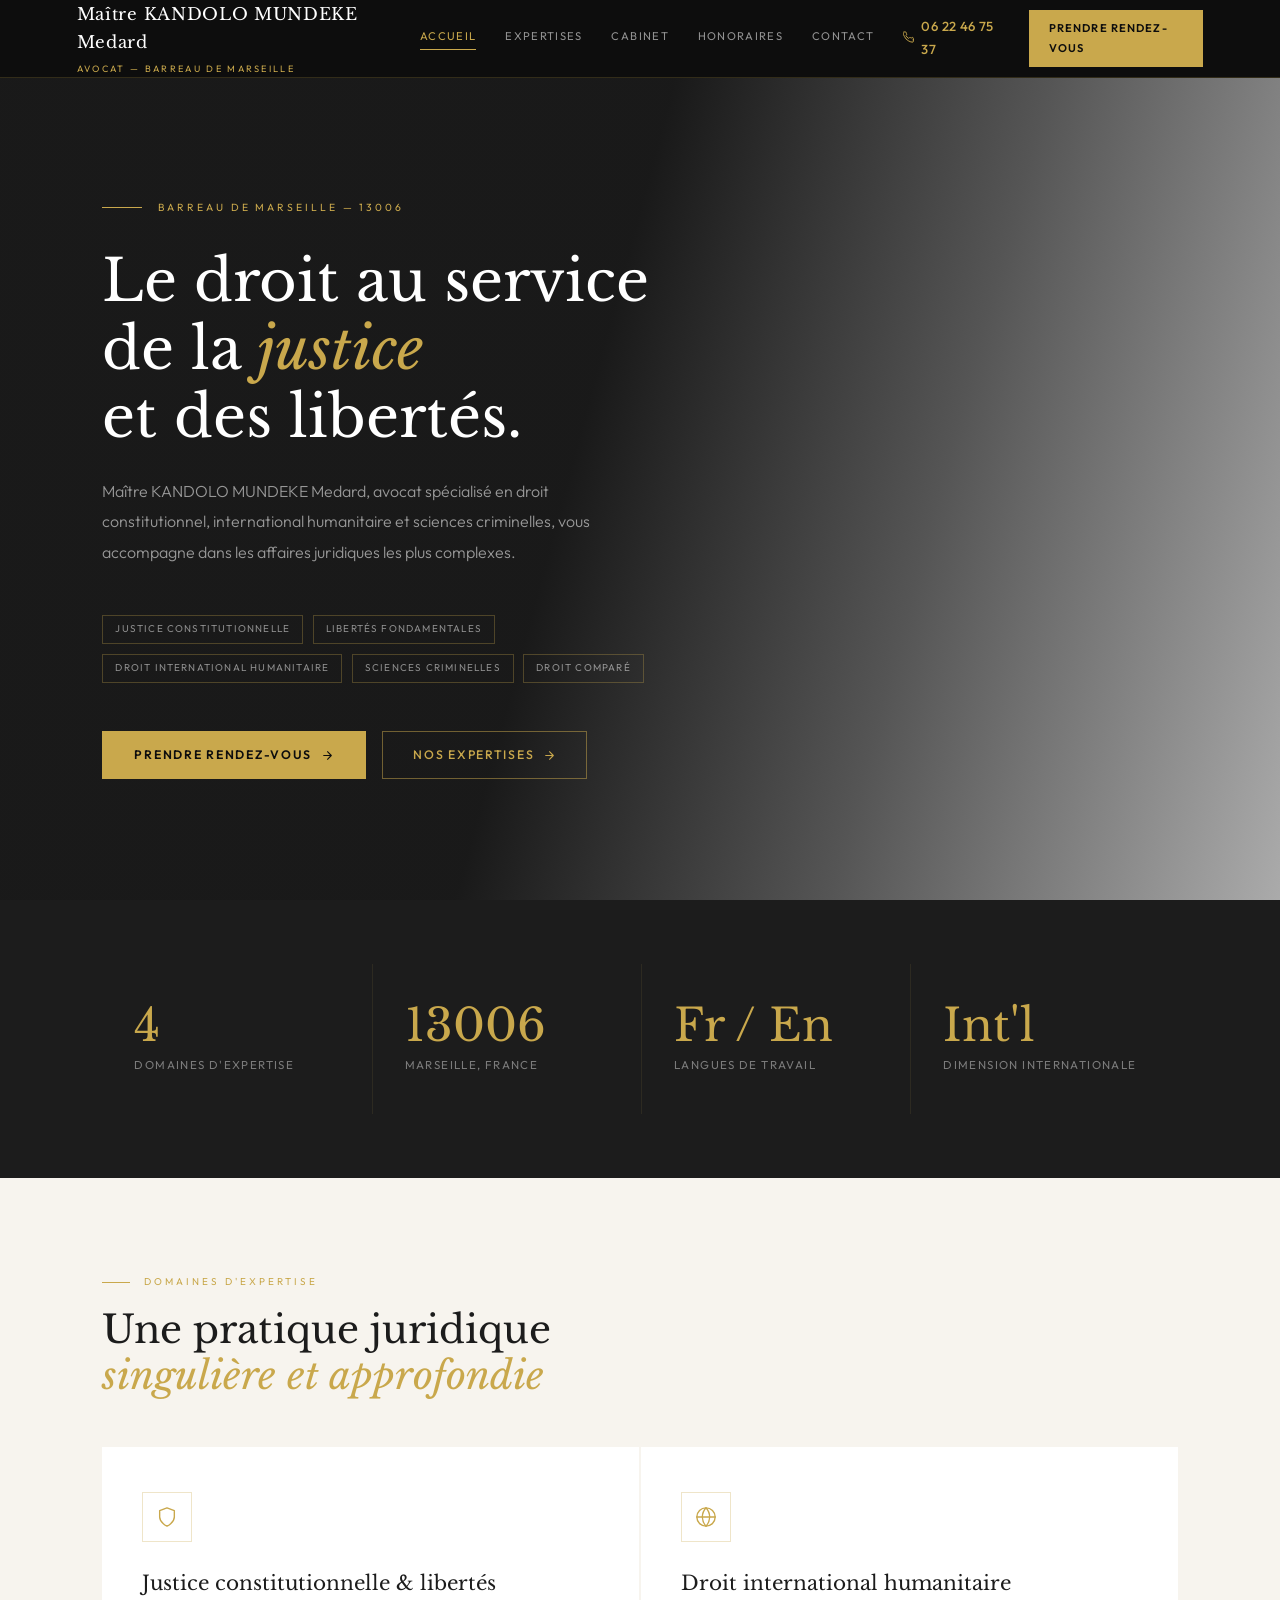
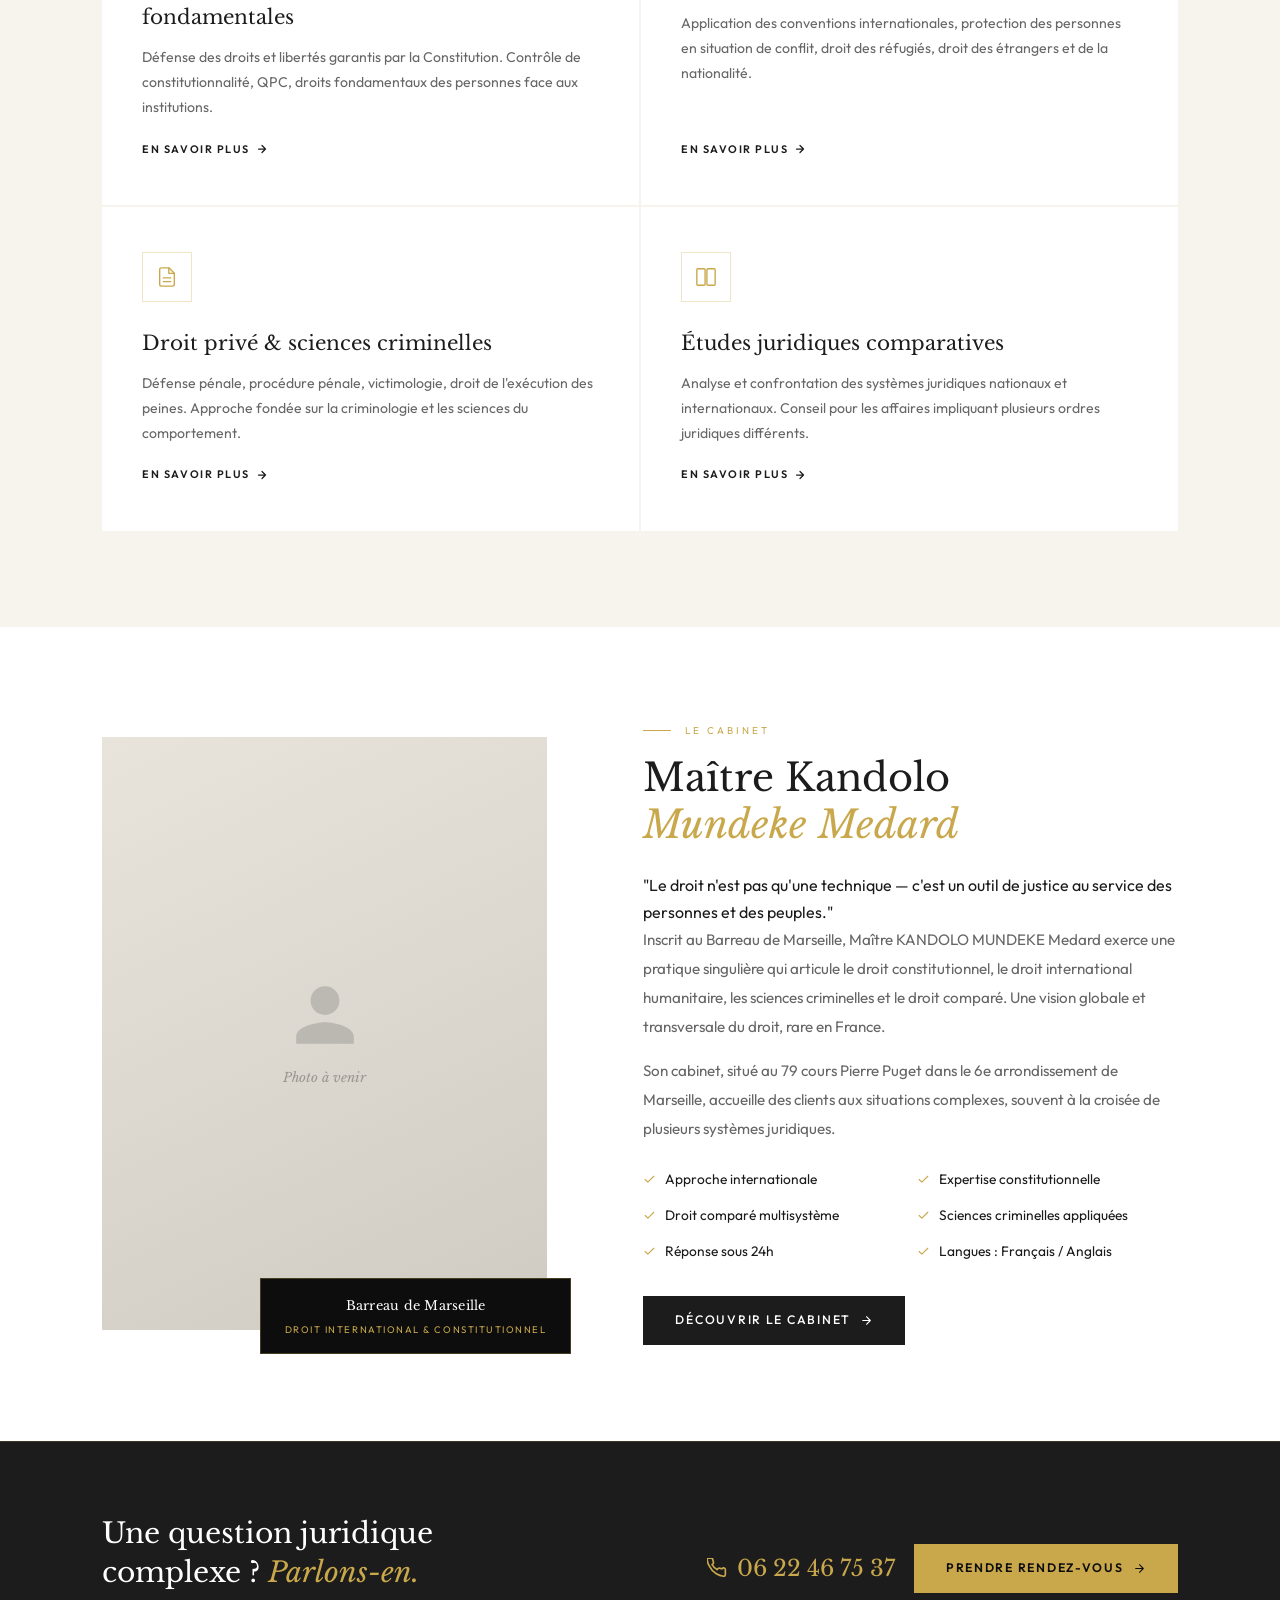
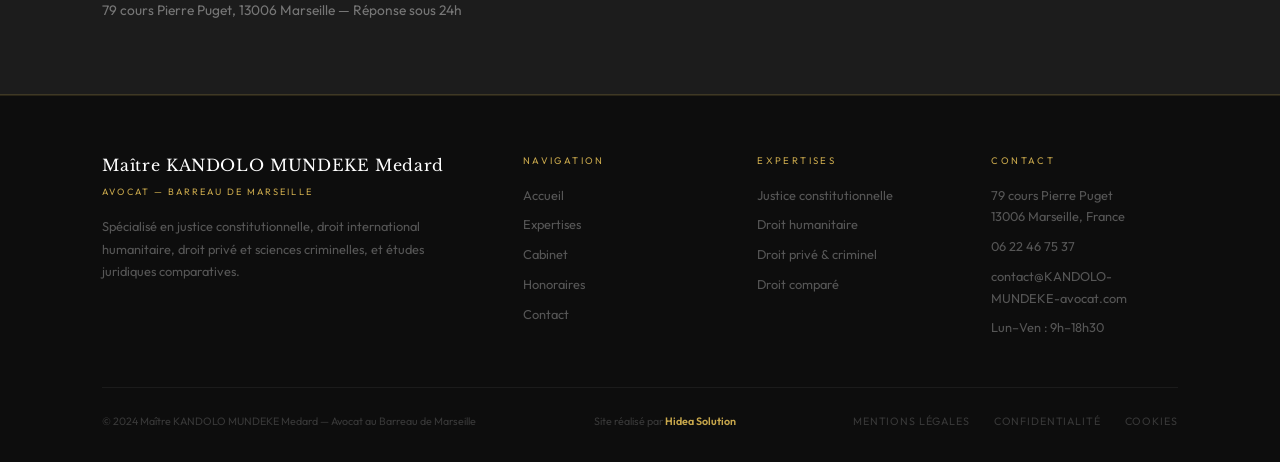
==== index.html @ 0f45e89f "Add files via upload" ====
<!DOCTYPE html>
<html lang="fr">
<head>
<meta charset="UTF-8"><meta name="viewport" content="width=device-width, initial-scale=1.0">
<title>Maître KANDOLO MUNDEKE Medard – Avocat Marseille | Droit Constitutionnel & International</title>
<meta name="description" content="Maître KANDOLO MUNDEKE Medard, avocat au Barreau de Marseille. Justice constitutionnelle, libertés fondamentales, droit international humanitaire, droit privé et sciences criminelles.">
<link rel="stylesheet" href="style.css">
<style>
/* Hero — photo colonnes de justice */
.hero-bg {
  background-image: url('https://images.unsplash.com/photo-1589829545856-d10d557cf95f?w=1600&q=85&auto=format&fit=crop');
  background-position: center 30%;
}

/* Expertises */
.exp-section { background: var(--creme); }
.exp-grid { display: grid; grid-template-columns: repeat(2,1fr); gap: 2px; margin-top: 3rem; }
.ec {
  background: var(--blanc); padding: 2.8rem 2.5rem;
  text-decoration: none; color: inherit; display: flex; flex-direction: column;
  border-bottom: 2px solid transparent; transition: all .28s;
}
.ec:hover { background: var(--anthracite); border-bottom-color: var(--or); transform: translateY(-2px); }
.ec:hover .ic-box { border-color: rgba(201,168,76,.5); }
.ec:hover .ic-box svg { stroke: var(--or-light); }
.ec:hover .ec-t { color: var(--blanc); }
.ec:hover .ec-d { color: rgba(255,255,255,.5); }
.ec:hover .ec-l { color: var(--or); }
.ec-t { font-family: var(--fd); font-size: 1.25rem; color: var(--anthracite); margin-bottom: .7rem; transition: color .25s; font-weight: 400; }
.ec-d { font-size: .88rem; color: var(--doux); line-height: 1.78; flex: 1; margin-bottom: 1.2rem; transition: color .25s; }
.ec-l { font-size: .68rem; letter-spacing: .14em; text-transform: uppercase; color: var(--anthracite); font-weight: 600; display: flex; align-items: center; gap: 6px; transition: color .25s; }
.ec-l svg { width: 12px; height: 12px; stroke: currentColor; fill: none; stroke-linecap: round; stroke-linejoin: round; stroke-width: 2.5; }

/* Cabinet aperçu */
.ap-section { background: var(--blanc); }
.ap-grid { display: grid; grid-template-columns: 1fr 1.2fr; gap: 6rem; align-items: center; }
.ap-frame { position: relative; }
.ap-img { width: 100%; aspect-ratio: 3/4; background: linear-gradient(155deg,#e8e4dc,#d0cbc2); display: flex; align-items: center; justify-content: center; flex-direction: column; gap: 1rem; }
.ap-img svg { opacity: .2; }
.ap-img-note { font-style: italic; color: rgba(0,0,0,.3); font-size: .82rem; font-family: var(--fd); text-align: center; padding: 0 2rem; }
.ap-filet { position: absolute; top: 2rem; left: 2rem; right: -2rem; bottom: -2rem; border: 1px solid rgba(201,168,76,.35); z-index: -1; }
.ap-badge { position: absolute; bottom: -1.5rem; right: -1.5rem; background: var(--noir); border: 1px solid rgba(201,168,76,.3); padding: 1rem 1.5rem; text-align: center; }
.ab-t { font-family: var(--fd); font-size: .8rem; color: var(--blanc); display: block; letter-spacing: .02em; }
.ab-s { font-size: .6rem; color: var(--or); text-transform: uppercase; letter-spacing: .16em; margin-top: 4px; display: block; }
.ap-right blockquote { font-family: var(--fd); font-style: italic; font-size: 1.3rem; color: var(--anthracite); border-left: 2px solid var(--or); padding-left: 1.5rem; margin: 2rem 0; line-height: 1.65; font-weight: 400; }
.ap-p { color: var(--doux); line-height: 1.9; margin-bottom: 1rem; font-size: .95rem; }
.ap-vals { display: grid; grid-template-columns: 1fr 1fr; gap: .8rem; margin-top: 1.5rem; }
.av { display: flex; align-items: flex-start; gap: 9px; }
.av svg { width: 13px; height: 13px; stroke: var(--or); stroke-width: 2; fill: none; stroke-linecap: round; stroke-linejoin: round; flex-shrink: 0; margin-top: 5px; }
.av span { font-size: .86rem; color: var(--texte); }

/* Chiffres */
.chiffres { background: var(--anthracite); padding: 4rem 8%; display: grid; grid-template-columns: repeat(4,1fr); gap: 2px; }
.chiffre { padding: 2.5rem 2rem; border-left: 1px solid rgba(201,168,76,.1); }
.chiffre:first-child { border-left: none; }
.ch-nb { font-family: var(--fd); font-size: 2.8rem; color: var(--or); line-height: 1; font-weight: 400; }
.ch-lbl { font-size: .72rem; color: rgba(255,255,255,.42); text-transform: uppercase; letter-spacing: .12em; margin-top: 6px; }

@media(max-width:1040px){
  .exp-grid{grid-template-columns:1fr;}
  .ap-grid{grid-template-columns:1fr;gap:3rem;}
  .ap-filet{display:none;}
  .ap-badge{position:static;display:inline-block;margin-top:1rem;}
  .chiffres{grid-template-columns:1fr 1fr;}
  .ap-vals{grid-template-columns:1fr;}
}
@media(max-width:640px){ .chiffres{grid-template-columns:1fr;} }
</style>
</head>
<body>
<header>
  <a href="index.html" class="logo">
    <span class="logo-t">Maître KANDOLO MUNDEKE Medard</span>
    <span class="logo-s">Avocat — Barreau de Marseille</span>
  </a>
  <button class="burger" id="burger-btn" aria-label="Ouvrir le menu" aria-expanded="false"><span></span><span></span><span></span></button>
  <nav id="nav">
    <a href="index.html" class='active'>Accueil</a>
    <a href="expertises.html" >Expertises</a>
    <a href="cabinet.html" >Cabinet</a>
    <a href="honoraires.html" >Honoraires</a>
    <a href="contact.html" >Contact</a>
    <a href="tel:+33622467537" class="nav-tel"><svg viewBox="0 0 24 24" fill="none" stroke-width="2" stroke-linecap="round" stroke-linejoin="round"><path d="M22 16.92v3a2 2 0 01-2.18 2 19.79 19.79 0 01-8.63-3.07A19.5 19.5 0 013.07 10a19.79 19.79 0 01-3.07-8.67A2 2 0 012 .18h3a2 2 0 012 1.72 12.84 12.84 0 00.7 2.81 2 2 0 01-.45 2.11L6.09 7.91a16 16 0 006 6l1.27-1.27a2 2 0 012.11-.45 12.84 12.84 0 002.81.7A2 2 0 0122 14v2.92z"/></svg>06 22 46 75 37</a>
    <a href="contact.html" class="nav-cta">Prendre rendez-vous</a>
  </nav>
</header>

<section class="hero" style="padding:0">
  <div class="hero-bg"></div>
  <div class="hero-overlay"></div>
  <div class="hero-inner">
    <div class="hero-ligne"><div class="hero-ligne-bar"></div><span class="hero-ligne-txt">Barreau de Marseille — 13006</span></div>
    <h1>Le droit au service<br>de la <em>justice</em><br>et des libertés.</h1>
    <p class="hero-sub">
      Maître KANDOLO MUNDEKE Medard, avocat spécialisé en droit constitutionnel, international humanitaire et sciences criminelles, vous accompagne dans les affaires juridiques les plus complexes.
    </p>
    <div class="hero-specs">
      <span class="spec-tag">Justice constitutionnelle</span>
      <span class="spec-tag">Libertés fondamentales</span>
      <span class="spec-tag">Droit international humanitaire</span>
      <span class="spec-tag">Sciences criminelles</span>
      <span class="spec-tag">Droit comparé</span>
    </div>
    <div class="hero-btns">
      <a href="contact.html" class="btn-or">Prendre rendez-vous <svg viewBox="0 0 24 24" fill="none" stroke-width="2" stroke-linecap="round" stroke-linejoin="round"><path d="M5 12h14M12 5l7 7-7 7"/></svg></a>
      <a href="expertises.html" class="btn-ghost-or">Nos expertises <svg viewBox="0 0 24 24" fill="none" stroke-width="2" stroke-linecap="round" stroke-linejoin="round"><path d="M5 12h14M12 5l7 7-7 7"/></svg></a>
    </div>
  </div>
</section>

<!-- Chiffres clés -->
<div class="chiffres">
  <div class="chiffre reveal"><div class="ch-nb">4</div><div class="ch-lbl">Domaines d'expertise</div></div>
  <div class="chiffre reveal"><div class="ch-nb">13006</div><div class="ch-lbl">Marseille, France</div></div>
  <div class="chiffre reveal"><div class="ch-nb">Fr / En</div><div class="ch-lbl">Langues de travail</div></div>
  <div class="chiffre reveal"><div class="ch-nb">Int'l</div><div class="ch-lbl">Dimension internationale</div></div>
</div>

<!-- Expertises -->
<section class="exp-section">
  <p class="s-lbl">Domaines d'expertise</p>
  <h2 class="s-t">Une pratique juridique<br><em>singulière et approfondie</em></h2>
  <div class="exp-grid">
    <a href="expertises.html#constitutionnel" class="ec reveal">
      <div class="ic-box"><svg viewBox="0 0 24 24"><path d="M12 22s8-4 8-10V5l-8-3-8 3v7c0 6 8 10 8 10z"/></svg></div>
      <h3 class="ec-t">Justice constitutionnelle &amp; libertés fondamentales</h3>
      <p class="ec-d">Défense des droits et libertés garantis par la Constitution. Contrôle de constitutionnalité, QPC, droits fondamentaux des personnes face aux institutions.</p>
      <span class="ec-l">En savoir plus <svg viewBox="0 0 24 24"><path d="M5 12h14M12 5l7 7-7 7" stroke-width="2.5"/></svg></span>
    </a>
    <a href="expertises.html#humanitaire" class="ec reveal">
      <div class="ic-box"><svg viewBox="0 0 24 24"><circle cx="12" cy="12" r="10"/><line x1="2" y1="12" x2="22" y2="12"/><path d="M12 2a15.3 15.3 0 014 10 15.3 15.3 0 01-4 10 15.3 15.3 0 01-4-10 15.3 15.3 0 014-10z"/></svg></div>
      <h3 class="ec-t">Droit international humanitaire</h3>
      <p class="ec-d">Application des conventions internationales, protection des personnes en situation de conflit, droit des réfugiés, droit des étrangers et de la nationalité.</p>
      <span class="ec-l">En savoir plus <svg viewBox="0 0 24 24"><path d="M5 12h14M12 5l7 7-7 7" stroke-width="2.5"/></svg></span>
    </a>
    <a href="expertises.html#prive" class="ec reveal">
      <div class="ic-box"><svg viewBox="0 0 24 24"><path d="M14 2H6a2 2 0 00-2 2v16a2 2 0 002 2h12a2 2 0 002-2V8z"/><polyline points="14 2 14 8 20 8"/><line x1="16" y1="13" x2="8" y2="13"/><line x1="16" y1="17" x2="8" y2="17"/></svg></div>
      <h3 class="ec-t">Droit privé &amp; sciences criminelles</h3>
      <p class="ec-d">Défense pénale, procédure pénale, victimologie, droit de l'exécution des peines. Approche fondée sur la criminologie et les sciences du comportement.</p>
      <span class="ec-l">En savoir plus <svg viewBox="0 0 24 24"><path d="M5 12h14M12 5l7 7-7 7" stroke-width="2.5"/></svg></span>
    </a>
    <a href="expertises.html#compare" class="ec reveal">
      <div class="ic-box"><svg viewBox="0 0 24 24"><rect x="2" y="3" width="9" height="18" rx="1"/><rect x="13" y="3" width="9" height="18" rx="1"/></svg></div>
      <h3 class="ec-t">Études juridiques comparatives</h3>
      <p class="ec-d">Analyse et confrontation des systèmes juridiques nationaux et internationaux. Conseil pour les affaires impliquant plusieurs ordres juridiques différents.</p>
      <span class="ec-l">En savoir plus <svg viewBox="0 0 24 24"><path d="M5 12h14M12 5l7 7-7 7" stroke-width="2.5"/></svg></span>
    </a>
  </div>
</section>

<!-- Aperçu cabinet -->
<section class="ap-section">
  <div class="ap-grid">
    <div class="ap-frame">
      <div class="ap-img">
        <svg width="72" height="72" viewBox="0 0 24 24" fill="var(--gris-md)"><path d="M12 12c2.7 0 4.8-2.1 4.8-4.8S14.7 2.4 12 2.4 7.2 4.5 7.2 7.2 9.3 12 12 12zm0 2.4c-3.2 0-9.6 1.6-9.6 4.8v2.4h19.2v-2.4c0-3.2-6.4-4.8-9.6-4.8z"/></svg>
        <p class="ap-img-note">Photo à venir</p>
      </div>
      <div class="ap-filet"></div>
      <div class="ap-badge"><span class="ab-t">Barreau de Marseille</span><span class="ab-s">Droit international & constitutionnel</span></div>
    </div>
    <div class="reveal">
      <p class="s-lbl">Le Cabinet</p>
      <h2 class="s-t">Maître Kandolo<br><em>Mundeke Medard</em></h2>
      <blockquote>"Le droit n'est pas qu'une technique — c'est un outil de justice au service des personnes et des peuples."</blockquote>
      <p class="ap-p">Inscrit au Barreau de Marseille, Maître KANDOLO MUNDEKE Medard exerce une pratique singulière qui articule le droit constitutionnel, le droit international humanitaire, les sciences criminelles et le droit comparé. Une vision globale et transversale du droit, rare en France.</p>
      <p class="ap-p">Son cabinet, situé au 79 cours Pierre Puget dans le 6e arrondissement de Marseille, accueille des clients aux situations complexes, souvent à la croisée de plusieurs systèmes juridiques.</p>
      <div class="ap-vals">
        <div class="av"><svg viewBox="0 0 24 24"><polyline points="20 6 9 17 4 12"/></svg><span>Approche internationale</span></div>
        <div class="av"><svg viewBox="0 0 24 24"><polyline points="20 6 9 17 4 12"/></svg><span>Expertise constitutionnelle</span></div>
        <div class="av"><svg viewBox="0 0 24 24"><polyline points="20 6 9 17 4 12"/></svg><span>Droit comparé multisystème</span></div>
        <div class="av"><svg viewBox="0 0 24 24"><polyline points="20 6 9 17 4 12"/></svg><span>Sciences criminelles appliquées</span></div>
        <div class="av"><svg viewBox="0 0 24 24"><polyline points="20 6 9 17 4 12"/></svg><span>Réponse sous 24h</span></div>
        <div class="av"><svg viewBox="0 0 24 24"><polyline points="20 6 9 17 4 12"/></svg><span>Langues : Français / Anglais</span></div>
      </div>
      <a href="cabinet.html" class="btn-noir" style="margin-top:2rem">Découvrir le cabinet <svg viewBox="0 0 24 24" fill="none" stroke-width="2" stroke-linecap="round" stroke-linejoin="round"><path d="M5 12h14M12 5l7 7-7 7"/></svg></a>
    </div>
  </div>
</section>

<div class="cta-band">
  <div>
    <p class="cta-band-t">Une question juridique<br>complexe ? <em>Parlons-en.</em></p>
    <p class="cta-band-sub">79 cours Pierre Puget, 13006 Marseille — Réponse sous 24h</p>
  </div>
  <div class="cta-band-a">
    <a href="tel:+33622467537" class="tel-big"><svg viewBox="0 0 24 24" fill="none" stroke-width="2" stroke-linecap="round" stroke-linejoin="round"><path d="M22 16.92v3a2 2 0 01-2.18 2 19.79 19.79 0 01-8.63-3.07A19.5 19.5 0 013.07 10a19.79 19.79 0 01-3.07-8.67A2 2 0 012 .18h3a2 2 0 012 1.72 12.84 12.84 0 00.7 2.81 2 2 0 01-.45 2.11L6.09 7.91a16 16 0 006 6l1.27-1.27a2 2 0 012.11-.45 12.84 12.84 0 002.81.7A2 2 0 0122 14v2.92z"/></svg>06 22 46 75 37</a>
    <a href="contact.html" class="btn-or">Prendre rendez-vous <svg viewBox="0 0 24 24" fill="none" stroke-width="2" stroke-linecap="round" stroke-linejoin="round"><path d="M5 12h14M12 5l7 7-7 7"/></svg></a>
  </div>
</div>
<footer>
  <div class="footer-top">
    <div class="footer-brand">
      <span class="logo-t">Maître KANDOLO MUNDEKE Medard</span>
      <span class="logo-s">Avocat — Barreau de Marseille</span>
      <p>Spécialisé en justice constitutionnelle, droit international humanitaire, droit privé et sciences criminelles, et études juridiques comparatives.</p>
    </div>
    <div class="footer-col"><h4>Navigation</h4>
      <a href="index.html">Accueil</a>
      <a href="expertises.html">Expertises</a>
      <a href="cabinet.html">Cabinet</a>
      <a href="honoraires.html">Honoraires</a>
      <a href="contact.html">Contact</a>
    </div>
    <div class="footer-col"><h4>Expertises</h4>
      <a href="expertises.html#constitutionnel">Justice constitutionnelle</a>
      <a href="expertises.html#humanitaire">Droit humanitaire</a>
      <a href="expertises.html#prive">Droit privé & criminel</a>
      <a href="expertises.html#compare">Droit comparé</a>
    </div>
    <div class="footer-col"><h4>Contact</h4>
      <p>79 cours Pierre Puget<br>13006 Marseille, France</p>
      <a href="tel:+33622467537">06 22 46 75 37</a>
      <a href="mailto:contact@KANDOLO-MUNDEKE-avocat.com">contact@KANDOLO-MUNDEKE-avocat.com</a>
      <p style="margin-top:.5rem">Lun–Ven : 9h–18h30</p>
    </div>
  </div>
  <div class="footer-bottom">
    <div class="footer-copy">© 2024 Maître KANDOLO MUNDEKE Medard — Avocat au Barreau de Marseille</div>
    <div class="footer-powered">Site réalisé par <a href="https://www.hidea-solution.fr" target="_blank" rel="noopener">Hidea Solution</a></div>
    <div class="footer-legal"><a href="#">Mentions légales</a><a href="#">Confidentialité</a><a href="#">Cookies</a></div>
  </div>
</footer><script src="main.js"></script>
</body></html>
---- style.css ----
@import url('https://fonts.googleapis.com/css2?family=Libre+Baskerville:ital,wght@0,400;0,700;1,400&family=Outfit:wght@300;400;500;600&display=swap');

:root {
  --noir:        #0D0D0D;
  --anthracite:  #1C1C1C;
  --gris-dk:     #2A2A2A;
  --gris-md:     #3D3D3D;
  --gris-clair:  #8A8A8A;
  --or:          #C9A84C;
  --or-light:    #E2C47A;
  --or-pale:     rgba(201,168,76,.1);
  --blanc:       #FFFFFF;
  --creme:       #F7F4EE;
  --texte:       #1A1A1A;
  --doux:        #666666;
  --bordure:     #E8E4DC;
  --fd: 'Libre Baskerville', Georgia, serif;
  --fb: 'Outfit', system-ui, sans-serif;
}

*, *::before, *::after { box-sizing: border-box; margin: 0; padding: 0; }
html { scroll-behavior: smooth; }
body { font-family: var(--fb); color: var(--texte); background: var(--blanc); font-size: 16px; line-height: 1.7; overflow-x: hidden; }
img { display: block; max-width: 100%; }

/* HEADER */
header {
  position: sticky; top: 0; z-index: 200;
  background: var(--noir);
  display: flex; align-items: center; justify-content: space-between;
  padding: 0 6%; height: 78px;
  border-bottom: 1px solid rgba(201,168,76,.2);
}
.logo { text-decoration: none; display: flex; flex-direction: column; gap: 3px; }
.logo-t { font-family: var(--fd); font-size: 1.05rem; color: var(--blanc); letter-spacing: .04em; }
.logo-s { font-size: .58rem; color: var(--or); letter-spacing: .25em; text-transform: uppercase; font-weight: 400; }

nav { display: flex; align-items: center; gap: 1.8rem; }
nav a { font-size: .7rem; letter-spacing: .12em; text-transform: uppercase; color: rgba(255,255,255,.55); text-decoration: none; padding-bottom: 2px; border-bottom: 1px solid transparent; transition: color .2s, border-color .2s; font-weight: 400; }
nav a:hover, nav a.active { color: var(--or); border-bottom-color: var(--or); }
.nav-tel { display: flex !important; align-items: center; gap: 7px; color: var(--or) !important; font-weight: 500 !important; font-size: .82rem !important; letter-spacing: .03em !important; text-transform: none !important; border: none !important; }
.nav-tel svg { width: 13px; height: 13px; stroke: var(--or); fill: none; stroke-width: 2; stroke-linecap: round; stroke-linejoin: round; }
.nav-cta { background: var(--or) !important; color: var(--noir) !important; padding: 9px 20px; font-weight: 600 !important; border-bottom: none !important; transition: background .2s !important; letter-spacing: .1em !important; }
.nav-cta:hover { background: var(--or-light) !important; color: var(--noir) !important; }

/* HERO */
.hero { position: relative; min-height: calc(100vh - 78px); display: flex; align-items: center; overflow: hidden; }
.hero-bg { position: absolute; inset: 0; z-index: 0; background-size: cover; background-position: center 40%; }
.hero-overlay { position: absolute; inset: 0; z-index: 1; background: linear-gradient(105deg, rgba(13,13,13,.95) 45%, rgba(13,13,13,.7) 70%, rgba(13,13,13,.35) 100%); }
.hero-inner { position: relative; z-index: 2; padding: 6rem 8%; max-width: 780px; }

.hero-ligne { display: flex; align-items: center; gap: 1rem; margin-bottom: 2rem; }
.hero-ligne-bar { width: 40px; height: 1px; background: var(--or); }
.hero-ligne-txt { font-size: .65rem; letter-spacing: .28em; text-transform: uppercase; color: var(--or); font-weight: 400; }

.hero h1 { font-family: var(--fd); font-size: clamp(2.4rem,4.5vw,4.2rem); color: var(--blanc); line-height: 1.18; margin-bottom: 1.5rem; font-weight: 400; }
.hero h1 em { font-style: italic; color: var(--or); }
.hero-sub { font-size: 1rem; color: rgba(255,255,255,.55); max-width: 520px; margin-bottom: 3rem; font-weight: 300; line-height: 1.9; }

.hero-specs { display: flex; flex-wrap: wrap; gap: .6rem; margin-bottom: 3rem; }
.spec-tag { border: 1px solid rgba(201,168,76,.3); color: rgba(255,255,255,.5); font-size: .62rem; letter-spacing: .12em; text-transform: uppercase; padding: 5px 12px; font-weight: 400; }

.hero-btns { display: flex; gap: 1rem; flex-wrap: wrap; }

/* BUTTONS */
.btn-or { background: var(--or); color: var(--noir); padding: 14px 32px; font-family: var(--fb); font-size: .77rem; font-weight: 600; letter-spacing: .14em; text-transform: uppercase; border: none; cursor: pointer; text-decoration: none; display: inline-flex; align-items: center; gap: 9px; transition: background .2s, transform .2s; }
.btn-or:hover { background: var(--or-light); transform: translateY(-1px); }
.btn-or svg { width: 13px; height: 13px; stroke: currentColor; fill: none; stroke-linecap: round; stroke-linejoin: round; stroke-width: 2; }

.btn-ghost-or { background: transparent; color: var(--or); padding: 13px 30px; font-family: var(--fb); font-size: .77rem; font-weight: 500; letter-spacing: .14em; text-transform: uppercase; border: 1px solid rgba(201,168,76,.5); text-decoration: none; display: inline-flex; align-items: center; gap: 9px; transition: all .2s; }
.btn-ghost-or:hover { background: var(--or); color: var(--noir); }
.btn-ghost-or svg { width: 13px; height: 13px; stroke: currentColor; fill: none; stroke-linecap: round; stroke-linejoin: round; stroke-width: 2; }

.btn-noir { background: var(--anthracite); color: var(--blanc); padding: 14px 32px; font-family: var(--fb); font-size: .77rem; font-weight: 500; letter-spacing: .14em; text-transform: uppercase; text-decoration: none; display: inline-flex; align-items: center; gap: 9px; transition: background .2s, transform .2s; border: none; cursor: pointer; }
.btn-noir:hover { background: var(--gris-dk); transform: translateY(-1px); }
.btn-noir svg { width: 13px; height: 13px; stroke: currentColor; fill: none; stroke-linecap: round; stroke-linejoin: round; stroke-width: 2; }

/* SECTIONS */
section { padding: 6rem 8%; }
.s-lbl { font-size: .62rem; letter-spacing: .3em; text-transform: uppercase; color: var(--or); margin-bottom: 1rem; display: flex; align-items: center; gap: 14px; font-weight: 400; }
.s-lbl::before { content: ''; display: block; width: 28px; height: 1px; background: var(--or); }
.s-t { font-family: var(--fd); font-size: clamp(1.8rem,3vw,2.8rem); line-height: 1.2; color: var(--anthracite); margin-bottom: 1.5rem; font-weight: 400; }
.s-t em { font-style: italic; color: var(--or); }
.s-t-blanc { color: var(--blanc); }

.ic-box { width: 50px; height: 50px; border: 1px solid rgba(201,168,76,.3); display: flex; align-items: center; justify-content: center; margin-bottom: 1.5rem; transition: all .25s; }
.ic-box svg { width: 22px; height: 22px; stroke: var(--or); stroke-width: 1.5; fill: none; stroke-linecap: round; stroke-linejoin: round; }

/* CTA BAND */
.cta-band { background: var(--anthracite); padding: 4.5rem 8%; display: flex; align-items: center; justify-content: space-between; gap: 2rem; flex-wrap: wrap; border-top: 1px solid rgba(201,168,76,.2); border-bottom: 1px solid rgba(201,168,76,.2); }
.cta-band-t { font-family: var(--fd); font-size: clamp(1.5rem,2.2vw,2rem); color: var(--blanc); line-height: 1.4; font-weight: 400; }
.cta-band-t em { font-style: italic; color: var(--or); }
.cta-band-sub { font-size: .86rem; color: rgba(255,255,255,.4); margin-top: .4rem; }
.cta-band-a { display: flex; gap: 1.2rem; align-items: center; flex-wrap: wrap; }
.tel-big { font-family: var(--fd); font-size: 1.4rem; color: var(--or); text-decoration: none; font-weight: 400; display: flex; align-items: center; gap: 10px; }
.tel-big svg { width: 20px; height: 20px; stroke: var(--or); fill: none; stroke-linecap: round; stroke-linejoin: round; stroke-width: 2; }
.tel-big:hover { color: var(--or-light); }

/* PAGE HERO */
.page-hero { background: var(--anthracite); padding: 5rem 8%; position: relative; overflow: hidden; }
.page-hero::before { content: ''; position: absolute; top: 0; left: 0; right: 0; height: 2px; background: linear-gradient(90deg, var(--or), transparent); }
.page-hero::after { content: ''; position: absolute; bottom: 0; left: 0; right: 0; height: 1px; background: rgba(201,168,76,.15); }
.page-hero .s-lbl { color: rgba(201,168,76,.7); }
.page-hero .s-t { color: var(--blanc); }
.page-hero p { color: rgba(255,255,255,.5); max-width: 600px; margin-top: 1rem; line-height: 1.85; font-weight: 300; }

.breadcrumb { display: flex; align-items: center; gap: 8px; font-size: .68rem; color: rgba(255,255,255,.35); margin-bottom: 2rem; text-transform: uppercase; letter-spacing: .1em; }
.breadcrumb a { color: rgba(255,255,255,.35); text-decoration: none; transition: color .2s; }
.breadcrumb a:hover { color: var(--or); }
.breadcrumb svg { width: 10px; height: 10px; stroke: rgba(255,255,255,.3); fill: none; stroke-linecap: round; stroke-linejoin: round; stroke-width: 2; }

.reveal { opacity: 0; transform: translateY(20px); transition: opacity .5s ease, transform .5s ease; }
.reveal.visible { opacity: 1; transform: translateY(0); }

/* FOOTER */
footer { background: var(--noir); padding: 3.5rem 8% 2rem; border-top: 1px solid rgba(201,168,76,.15); }
.footer-top { display: grid; grid-template-columns: 2fr 1fr 1fr 1fr; gap: 3rem; padding-bottom: 2.5rem; border-bottom: 1px solid rgba(255,255,255,.06); }
.footer-brand .logo-t { font-family: var(--fd); font-size: 1rem; color: var(--blanc); }
.footer-brand .logo-s { font-size: .58rem; color: var(--or); letter-spacing: .22em; text-transform: uppercase; margin-top: 4px; display: block; }
.footer-brand p { font-size: .8rem; color: rgba(255,255,255,.3); margin-top: 1rem; line-height: 1.75; }
.footer-col h4 { font-size: .6rem; text-transform: uppercase; letter-spacing: .25em; color: var(--or); margin-bottom: 1rem; font-weight: 400; }
.footer-col a, .footer-col p { display: block; font-size: .8rem; color: rgba(255,255,255,.3); text-decoration: none; margin-bottom: .5rem; transition: color .2s; }
.footer-col a:hover { color: var(--or); }
.footer-bottom { display: flex; align-items: center; justify-content: space-between; padding-top: 1.5rem; flex-wrap: wrap; gap: 1rem; }
.footer-copy { font-size: .67rem; color: rgba(255,255,255,.18); }
.footer-powered { font-size: .67rem; color: rgba(255,255,255,.18); }
.footer-powered a { color: var(--or); text-decoration: none; font-weight: 600; transition: color .2s; }
.footer-powered a:hover { color: var(--or-light); }
.footer-legal { display: flex; gap: 1.5rem; flex-wrap: wrap; }
.footer-legal a { font-size: .67rem; color: rgba(255,255,255,.18); text-decoration: none; text-transform: uppercase; letter-spacing: .08em; transition: color .2s; }
.footer-legal a:hover { color: var(--or); }

/* BURGER */
.burger { display: none; flex-direction: column; gap: 5px; cursor: pointer; padding: 8px; background: none; border: none; outline: none; z-index: 201; position: relative; }
.burger span { width: 24px; height: 1px; background: rgba(255,255,255,.7); display: block; transition: all .3s; }

@media (max-width: 1040px) {
  .burger { display: flex; }
  nav { display: none; position: absolute; top: 78px; left: 0; right: 0; background: var(--noir); flex-direction: column; padding: 1.5rem 6%; gap: 1.2rem; border-top: 1px solid rgba(201,168,76,.15); z-index: 9999; box-shadow: 0 8px 32px rgba(0,0,0,.5); }
  nav.open { display: flex; }
  .footer-top { grid-template-columns: 1fr 1fr; gap: 2rem; }
  section { padding: 4rem 5%; }
  .page-hero { padding: 4rem 5%; }
  .cta-band { flex-direction: column; align-items: flex-start; padding: 3rem 5%; }
  header { padding: 0 5%; }
}
@media (max-width: 640px) {
  .footer-top { grid-template-columns: 1fr; }
  .footer-bottom { flex-direction: column; align-items: flex-start; }
}
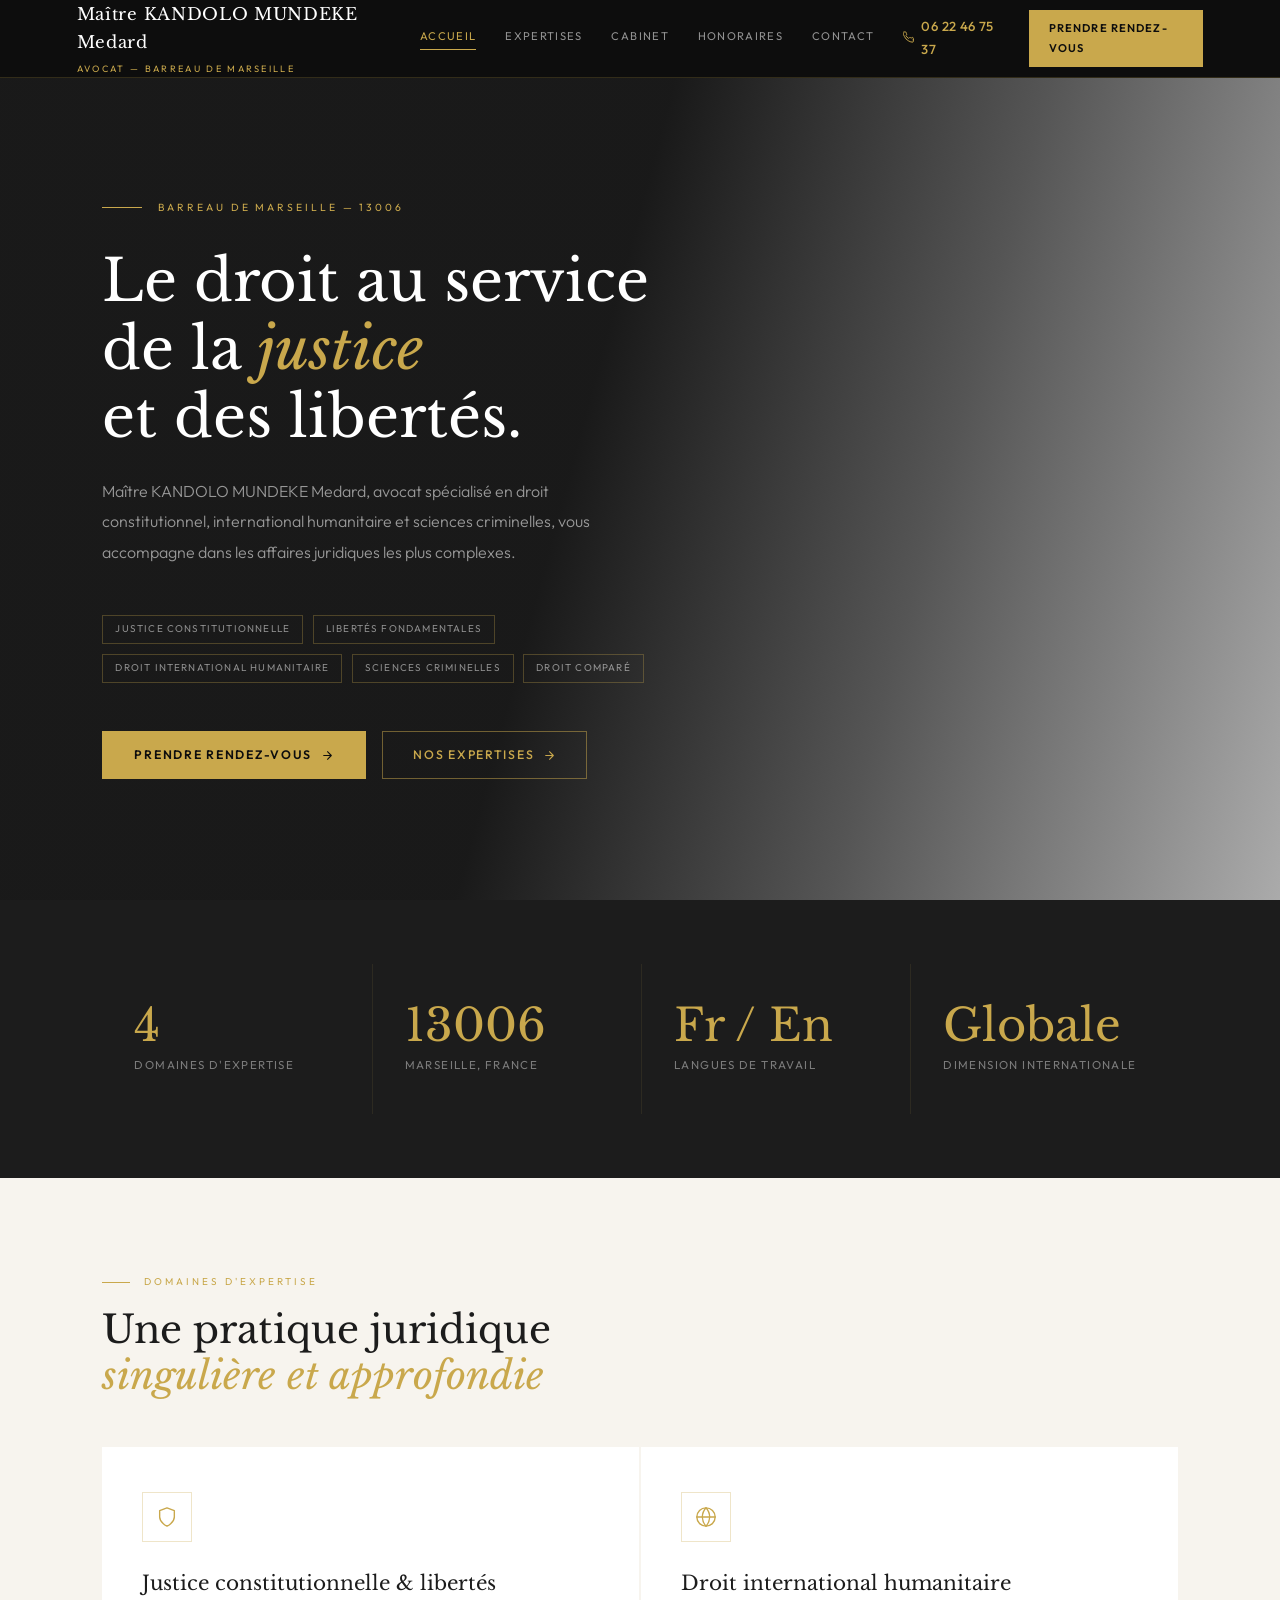
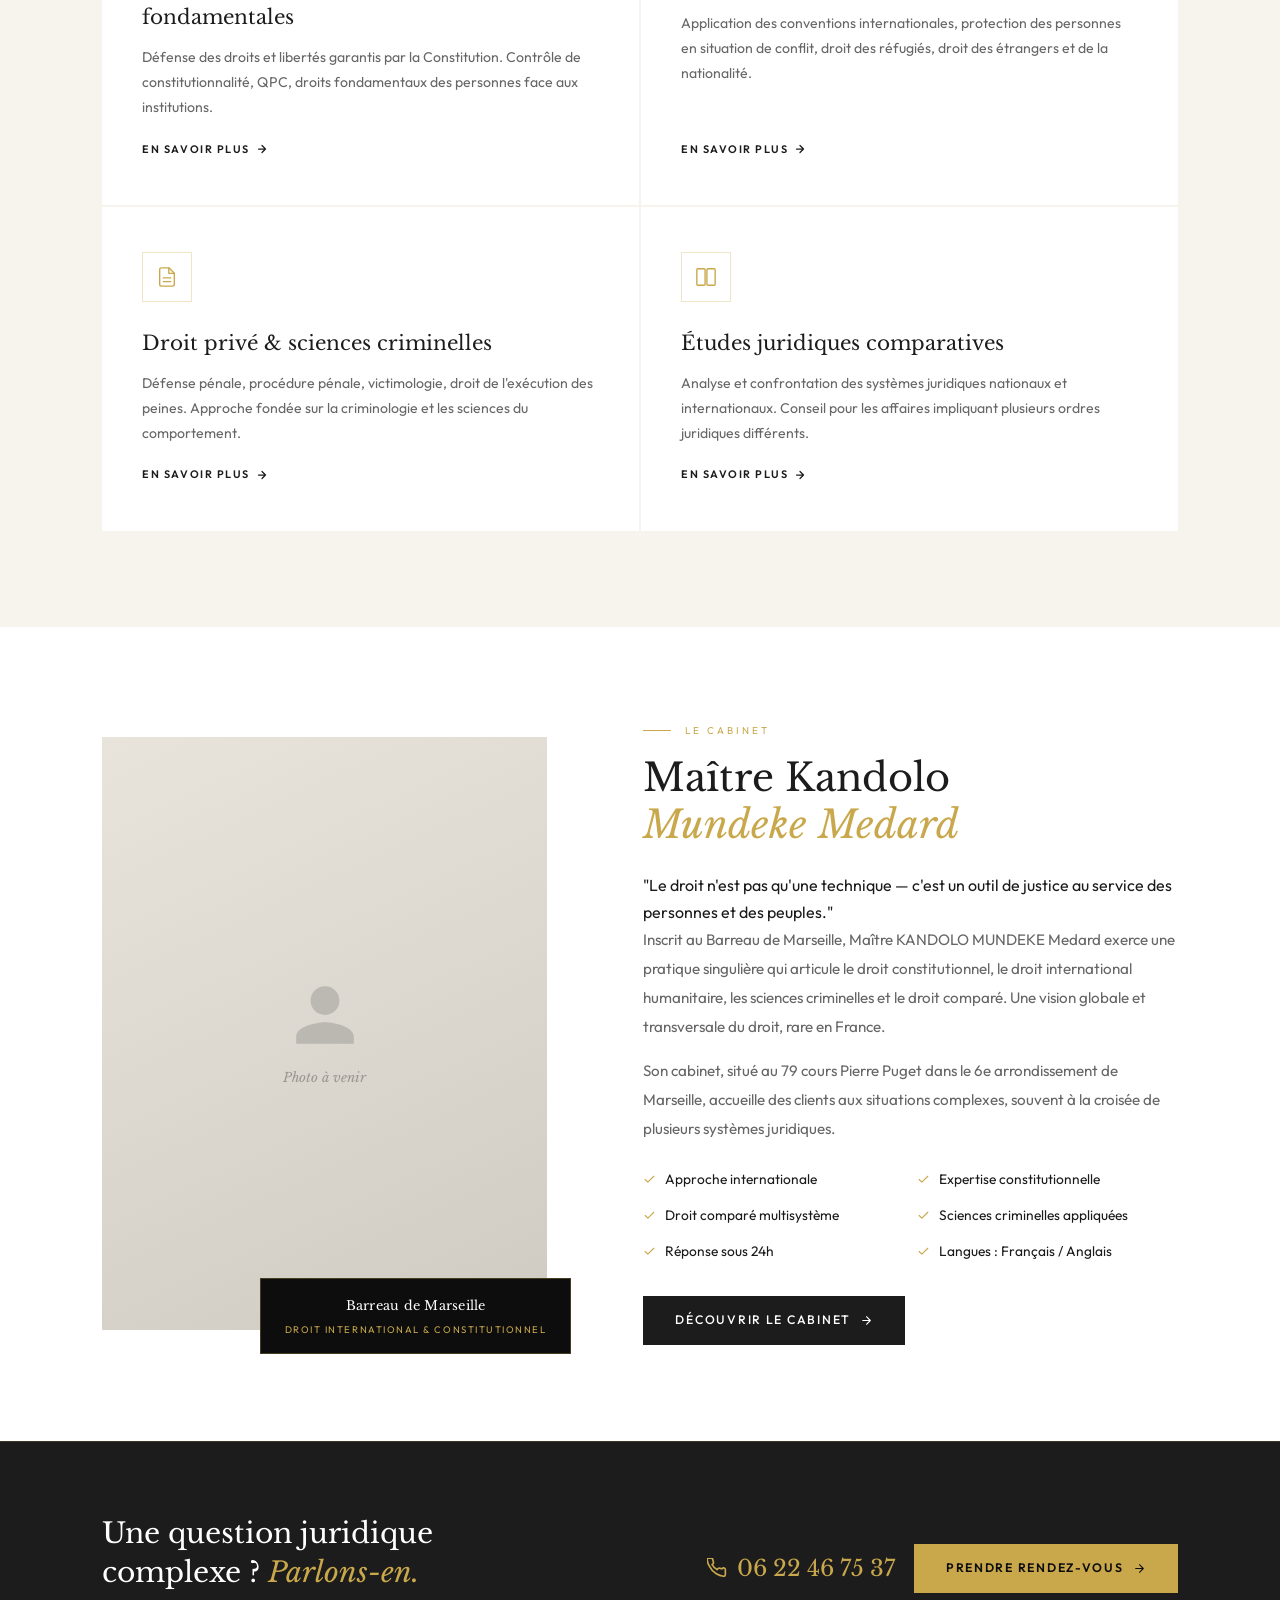
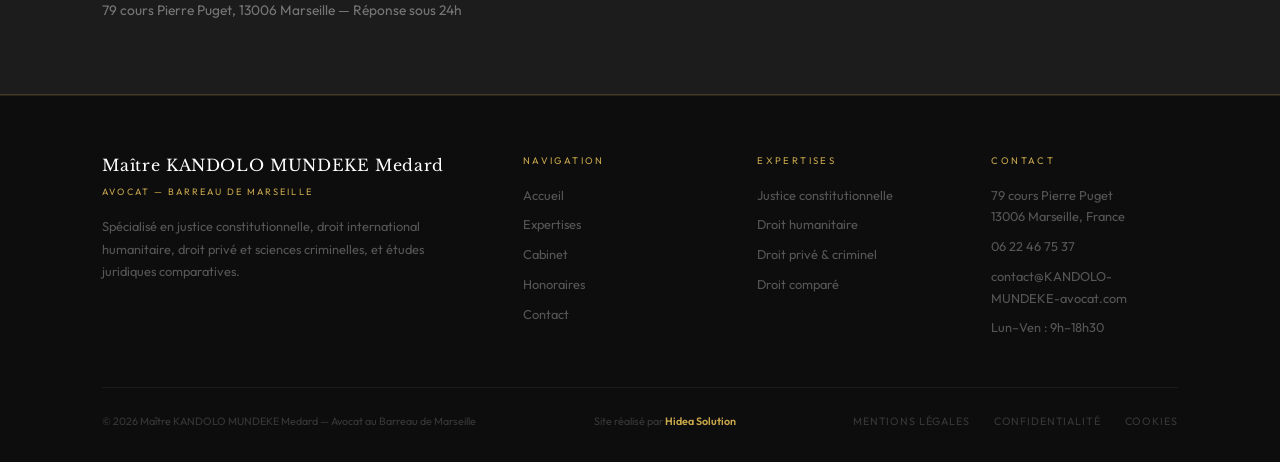
==== commit d7def4ca: "Update index.html" ====
--- a/index.html
+++ b/index.html
@@ -113,7 +113,7 @@
   <div class="chiffre reveal"><div class="ch-nb">4</div><div class="ch-lbl">Domaines d'expertise</div></div>
   <div class="chiffre reveal"><div class="ch-nb">13006</div><div class="ch-lbl">Marseille, France</div></div>
   <div class="chiffre reveal"><div class="ch-nb">Fr / En</div><div class="ch-lbl">Langues de travail</div></div>
-  <div class="chiffre reveal"><div class="ch-nb">Int'l</div><div class="ch-lbl">Dimension internationale</div></div>
+  <div class="chiffre reveal"><div class="ch-nb">Globale</div><div class="ch-lbl">Dimension internationale</div></div>
 </div>
 
 <!-- Expertises -->
@@ -216,9 +216,9 @@
     </div>
   </div>
   <div class="footer-bottom">
-    <div class="footer-copy">© 2024 Maître KANDOLO MUNDEKE Medard — Avocat au Barreau de Marseille</div>
+    <div class="footer-copy">© 2026 Maître KANDOLO MUNDEKE Medard — Avocat au Barreau de Marseille</div>
     <div class="footer-powered">Site réalisé par <a href="https://www.hidea-solution.fr" target="_blank" rel="noopener">Hidea Solution</a></div>
     <div class="footer-legal"><a href="#">Mentions légales</a><a href="#">Confidentialité</a><a href="#">Cookies</a></div>
   </div>
 </footer><script src="main.js"></script>
-</body></html>+</body></html>
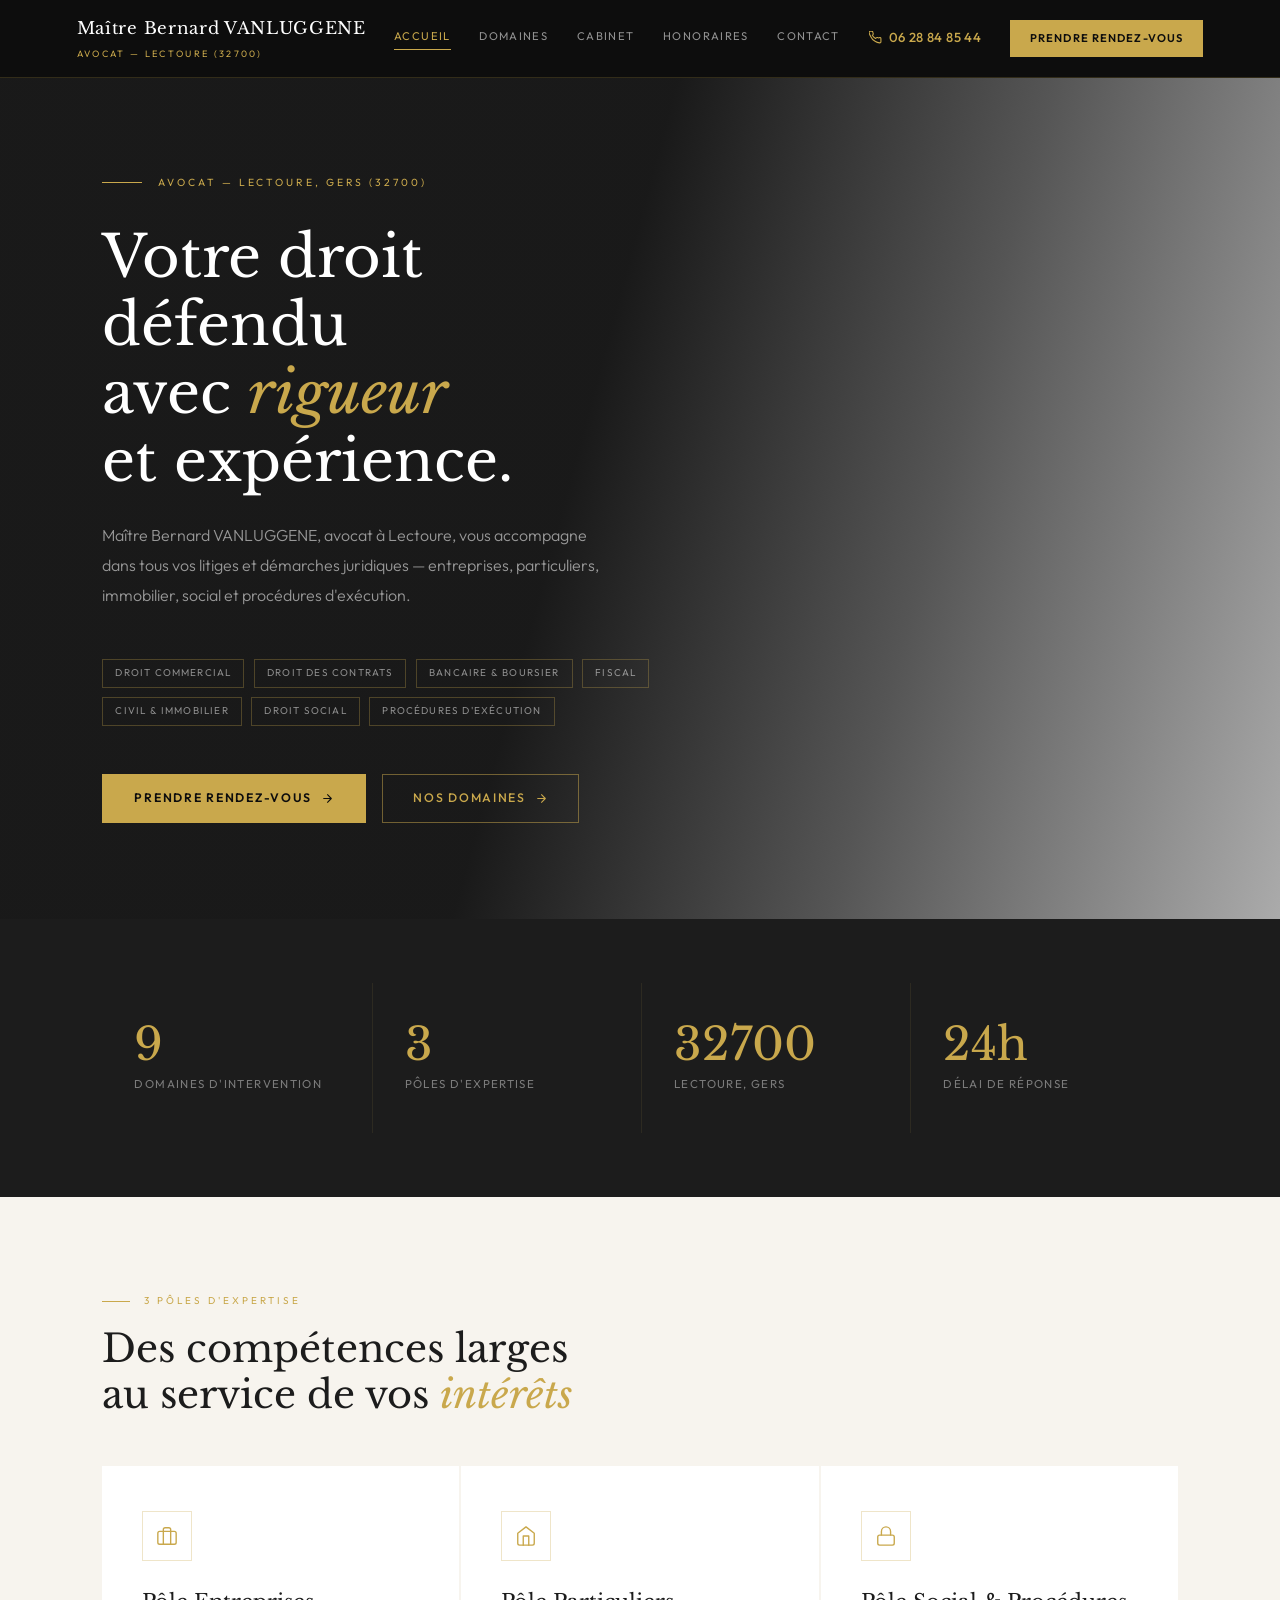
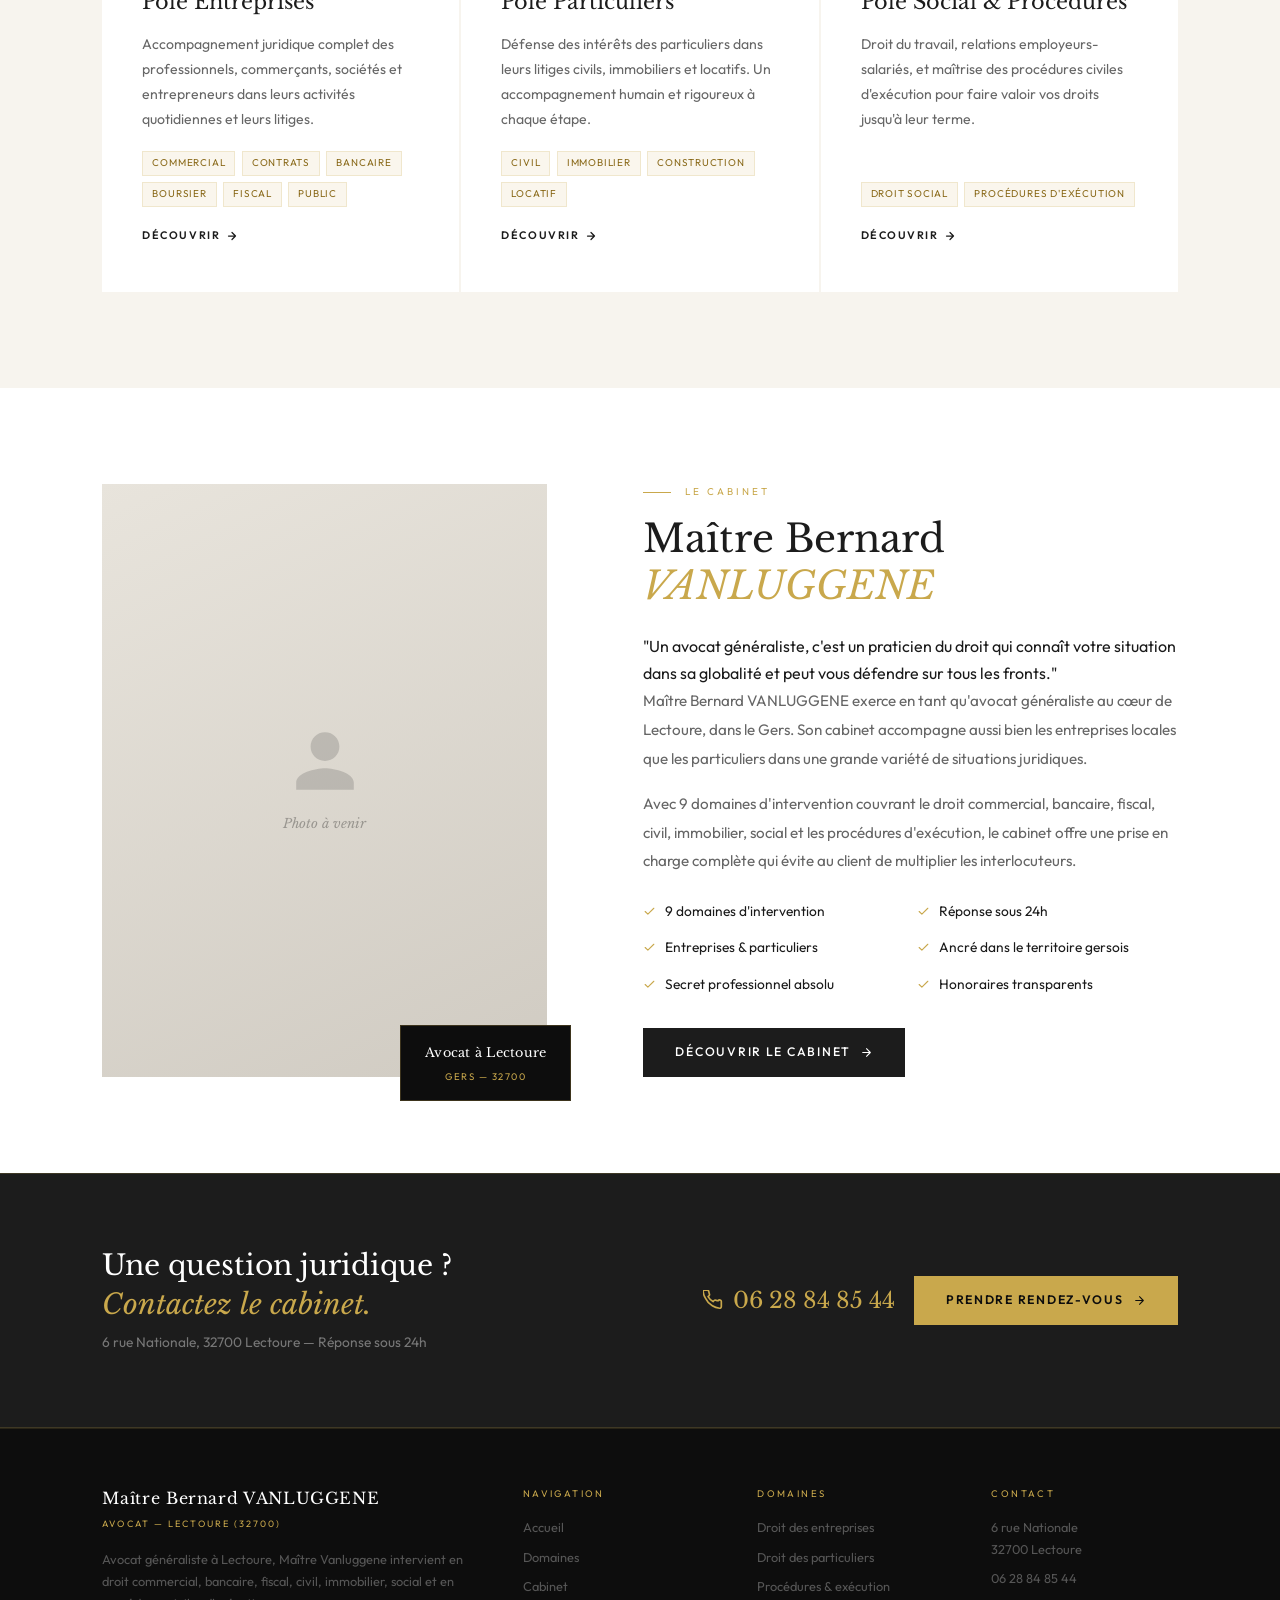
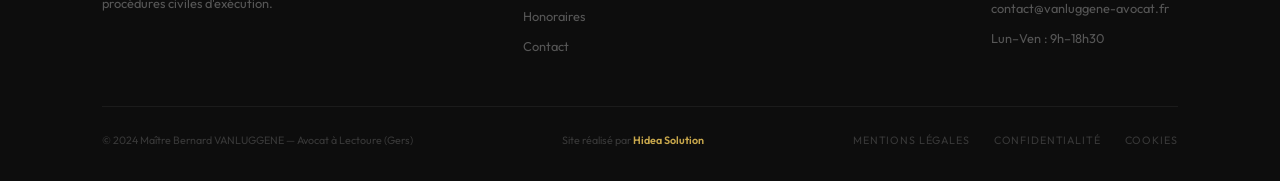
==== commit badcd3fc: "Update index.html" ====
--- a/index.html
+++ b/index.html
@@ -2,36 +2,34 @@
 <html lang="fr">
 <head>
 <meta charset="UTF-8"><meta name="viewport" content="width=device-width, initial-scale=1.0">
-<title>Maître KANDOLO MUNDEKE Medard – Avocat Marseille | Droit Constitutionnel & International</title>
-<meta name="description" content="Maître KANDOLO MUNDEKE Medard, avocat au Barreau de Marseille. Justice constitutionnelle, libertés fondamentales, droit international humanitaire, droit privé et sciences criminelles.">
+<title>Maître Bernard VANLUGGENE – Avocat Lectoure (32700) | Droit Commercial, Civil, Social</title>
+<meta name="description" content="Maître Bernard VANLUGGENE, avocat à Lectoure (32700 Gers). Droit commercial, contrats, bancaire, fiscal, civil, immobilier, social, procédures d'exécution.">
 <link rel="stylesheet" href="style.css">
 <style>
-/* Hero — photo colonnes de justice */
 .hero-bg {
-  background-image: url('https://images.unsplash.com/photo-1589829545856-d10d557cf95f?w=1600&q=85&auto=format&fit=crop');
-  background-position: center 30%;
+  background-image: url('https://images.unsplash.com/photo-1450101499163-c8848c66ca85?w=1600&q=85&auto=format&fit=crop');
+  background-position: center 40%;
 }
-
-/* Expertises */
-.exp-section { background: var(--creme); }
-.exp-grid { display: grid; grid-template-columns: repeat(2,1fr); gap: 2px; margin-top: 3rem; }
-.ec {
+.poles { background: var(--creme); }
+.poles-grid { display: grid; grid-template-columns: repeat(3,1fr); gap: 2px; margin-top: 3rem; }
+.pc {
   background: var(--blanc); padding: 2.8rem 2.5rem;
   text-decoration: none; color: inherit; display: flex; flex-direction: column;
   border-bottom: 2px solid transparent; transition: all .28s;
 }
-.ec:hover { background: var(--anthracite); border-bottom-color: var(--or); transform: translateY(-2px); }
-.ec:hover .ic-box { border-color: rgba(201,168,76,.5); }
-.ec:hover .ic-box svg { stroke: var(--or-light); }
-.ec:hover .ec-t { color: var(--blanc); }
-.ec:hover .ec-d { color: rgba(255,255,255,.5); }
-.ec:hover .ec-l { color: var(--or); }
-.ec-t { font-family: var(--fd); font-size: 1.25rem; color: var(--anthracite); margin-bottom: .7rem; transition: color .25s; font-weight: 400; }
-.ec-d { font-size: .88rem; color: var(--doux); line-height: 1.78; flex: 1; margin-bottom: 1.2rem; transition: color .25s; }
-.ec-l { font-size: .68rem; letter-spacing: .14em; text-transform: uppercase; color: var(--anthracite); font-weight: 600; display: flex; align-items: center; gap: 6px; transition: color .25s; }
-.ec-l svg { width: 12px; height: 12px; stroke: currentColor; fill: none; stroke-linecap: round; stroke-linejoin: round; stroke-width: 2.5; }
-
-/* Cabinet aperçu */
+.pc:hover { background: var(--anthracite); border-bottom-color: var(--or); transform: translateY(-2px); }
+.pc:hover .ic-box { border-color: rgba(201,168,76,.5); }
+.pc:hover .ic-box svg { stroke: var(--or-light); }
+.pc:hover .pc-t { color: var(--blanc); }
+.pc:hover .pc-d { color: rgba(255,255,255,.5); }
+.pc:hover .pc-tags span { background: rgba(255,255,255,.08); color: rgba(255,255,255,.45); }
+.pc:hover .pc-l { color: var(--or); }
+.pc-t { font-family: var(--fd); font-size: 1.3rem; color: var(--anthracite); margin-bottom: .7rem; transition: color .25s; font-weight: 400; }
+.pc-d { font-size: .88rem; color: var(--doux); line-height: 1.78; flex: 1; margin-bottom: 1.2rem; transition: color .25s; }
+.pc-tags { display: flex; flex-wrap: wrap; gap: .4rem; margin-bottom: 1.2rem; }
+.pc-tags span { font-size: .62rem; letter-spacing: .08em; text-transform: uppercase; padding: 3px 9px; background: var(--or-pale); color: #8a6a1a; border: 1px solid rgba(201,168,76,.2); transition: all .25s; }
+.pc-l { font-size: .68rem; letter-spacing: .14em; text-transform: uppercase; color: var(--anthracite); font-weight: 600; display: flex; align-items: center; gap: 6px; transition: color .25s; }
+.pc-l svg { width: 12px; height: 12px; stroke: currentColor; fill: none; stroke-linecap: round; stroke-linejoin: round; stroke-width: 2.5; }
 .ap-section { background: var(--blanc); }
 .ap-grid { display: grid; grid-template-columns: 1fr 1.2fr; gap: 6rem; align-items: center; }
 .ap-frame { position: relative; }
@@ -39,7 +37,7 @@
 .ap-img svg { opacity: .2; }
 .ap-img-note { font-style: italic; color: rgba(0,0,0,.3); font-size: .82rem; font-family: var(--fd); text-align: center; padding: 0 2rem; }
 .ap-filet { position: absolute; top: 2rem; left: 2rem; right: -2rem; bottom: -2rem; border: 1px solid rgba(201,168,76,.35); z-index: -1; }
-.ap-badge { position: absolute; bottom: -1.5rem; right: -1.5rem; background: var(--noir); border: 1px solid rgba(201,168,76,.3); padding: 1rem 1.5rem; text-align: center; }
+.ap-badge { position: absolute; bottom: -1.5rem; right: -1.5rem; background: var(--noir); border: 1px solid rgba(201,168,76,.25); padding: 1rem 1.5rem; text-align: center; }
 .ab-t { font-family: var(--fd); font-size: .8rem; color: var(--blanc); display: block; letter-spacing: .02em; }
 .ab-s { font-size: .6rem; color: var(--or); text-transform: uppercase; letter-spacing: .16em; margin-top: 4px; display: block; }
 .ap-right blockquote { font-family: var(--fd); font-style: italic; font-size: 1.3rem; color: var(--anthracite); border-left: 2px solid var(--or); padding-left: 1.5rem; margin: 2rem 0; line-height: 1.65; font-weight: 400; }
@@ -48,16 +46,13 @@
 .av { display: flex; align-items: flex-start; gap: 9px; }
 .av svg { width: 13px; height: 13px; stroke: var(--or); stroke-width: 2; fill: none; stroke-linecap: round; stroke-linejoin: round; flex-shrink: 0; margin-top: 5px; }
 .av span { font-size: .86rem; color: var(--texte); }
-
-/* Chiffres */
 .chiffres { background: var(--anthracite); padding: 4rem 8%; display: grid; grid-template-columns: repeat(4,1fr); gap: 2px; }
 .chiffre { padding: 2.5rem 2rem; border-left: 1px solid rgba(201,168,76,.1); }
 .chiffre:first-child { border-left: none; }
 .ch-nb { font-family: var(--fd); font-size: 2.8rem; color: var(--or); line-height: 1; font-weight: 400; }
 .ch-lbl { font-size: .72rem; color: rgba(255,255,255,.42); text-transform: uppercase; letter-spacing: .12em; margin-top: 6px; }
-
 @media(max-width:1040px){
-  .exp-grid{grid-template-columns:1fr;}
+  .poles-grid{grid-template-columns:1fr;}
   .ap-grid{grid-template-columns:1fr;gap:3rem;}
   .ap-filet{display:none;}
   .ap-badge{position:static;display:inline-block;margin-top:1rem;}
@@ -70,17 +65,17 @@
 <body>
 <header>
   <a href="index.html" class="logo">
-    <span class="logo-t">Maître KANDOLO MUNDEKE Medard</span>
-    <span class="logo-s">Avocat — Barreau de Marseille</span>
+    <span class="logo-t">Maître Bernard VANLUGGENE</span>
+    <span class="logo-s">Avocat — Lectoure (32700)</span>
   </a>
   <button class="burger" id="burger-btn" aria-label="Ouvrir le menu" aria-expanded="false"><span></span><span></span><span></span></button>
   <nav id="nav">
     <a href="index.html" class='active'>Accueil</a>
-    <a href="expertises.html" >Expertises</a>
+    <a href="domaines.html" >Domaines</a>
     <a href="cabinet.html" >Cabinet</a>
     <a href="honoraires.html" >Honoraires</a>
     <a href="contact.html" >Contact</a>
-    <a href="tel:+33622467537" class="nav-tel"><svg viewBox="0 0 24 24" fill="none" stroke-width="2" stroke-linecap="round" stroke-linejoin="round"><path d="M22 16.92v3a2 2 0 01-2.18 2 19.79 19.79 0 01-8.63-3.07A19.5 19.5 0 013.07 10a19.79 19.79 0 01-3.07-8.67A2 2 0 012 .18h3a2 2 0 012 1.72 12.84 12.84 0 00.7 2.81 2 2 0 01-.45 2.11L6.09 7.91a16 16 0 006 6l1.27-1.27a2 2 0 012.11-.45 12.84 12.84 0 002.81.7A2 2 0 0122 14v2.92z"/></svg>06 22 46 75 37</a>
+    <a href="tel:+33628848544" class="nav-tel"><svg viewBox="0 0 24 24" fill="none" stroke-width="2" stroke-linecap="round" stroke-linejoin="round"><path d="M22 16.92v3a2 2 0 01-2.18 2 19.79 19.79 0 01-8.63-3.07A19.5 19.5 0 013.07 10a19.79 19.79 0 01-3.07-8.67A2 2 0 012 .18h3a2 2 0 012 1.72 12.84 12.84 0 00.7 2.81 2 2 0 01-.45 2.11L6.09 7.91a16 16 0 006 6l1.27-1.27a2 2 0 012.11-.45 12.84 12.84 0 002.81.7A2 2 0 0122 14v2.92z"/></svg>06 28 84 85 44</a>
     <a href="contact.html" class="nav-cta">Prendre rendez-vous</a>
   </nav>
 </header>
@@ -89,66 +84,66 @@
   <div class="hero-bg"></div>
   <div class="hero-overlay"></div>
   <div class="hero-inner">
-    <div class="hero-ligne"><div class="hero-ligne-bar"></div><span class="hero-ligne-txt">Barreau de Marseille — 13006</span></div>
-    <h1>Le droit au service<br>de la <em>justice</em><br>et des libertés.</h1>
-    <p class="hero-sub">
-      Maître KANDOLO MUNDEKE Medard, avocat spécialisé en droit constitutionnel, international humanitaire et sciences criminelles, vous accompagne dans les affaires juridiques les plus complexes.
-    </p>
+    <div class="hero-ligne"><div class="hero-ligne-bar"></div><span class="hero-ligne-txt">Avocat — Lectoure, Gers (32700)</span></div>
+    <h1>Votre droit défendu<br>avec <em>rigueur</em><br>et expérience.</h1>
+    <p class="hero-sub">Maître Bernard VANLUGGENE, avocat à Lectoure, vous accompagne dans tous vos litiges et démarches juridiques — entreprises, particuliers, immobilier, social et procédures d'exécution.</p>
     <div class="hero-specs">
-      <span class="spec-tag">Justice constitutionnelle</span>
-      <span class="spec-tag">Libertés fondamentales</span>
-      <span class="spec-tag">Droit international humanitaire</span>
-      <span class="spec-tag">Sciences criminelles</span>
-      <span class="spec-tag">Droit comparé</span>
+      <span class="spec-tag">Droit commercial</span>
+      <span class="spec-tag">Droit des contrats</span>
+      <span class="spec-tag">Bancaire &amp; boursier</span>
+      <span class="spec-tag">Fiscal</span>
+      <span class="spec-tag">Civil &amp; immobilier</span>
+      <span class="spec-tag">Droit social</span>
+      <span class="spec-tag">Procédures d'exécution</span>
     </div>
     <div class="hero-btns">
       <a href="contact.html" class="btn-or">Prendre rendez-vous <svg viewBox="0 0 24 24" fill="none" stroke-width="2" stroke-linecap="round" stroke-linejoin="round"><path d="M5 12h14M12 5l7 7-7 7"/></svg></a>
-      <a href="expertises.html" class="btn-ghost-or">Nos expertises <svg viewBox="0 0 24 24" fill="none" stroke-width="2" stroke-linecap="round" stroke-linejoin="round"><path d="M5 12h14M12 5l7 7-7 7"/></svg></a>
+      <a href="domaines.html" class="btn-ghost-or">Nos domaines <svg viewBox="0 0 24 24" fill="none" stroke-width="2" stroke-linecap="round" stroke-linejoin="round"><path d="M5 12h14M12 5l7 7-7 7"/></svg></a>
     </div>
   </div>
 </section>
 
-<!-- Chiffres clés -->
 <div class="chiffres">
-  <div class="chiffre reveal"><div class="ch-nb">4</div><div class="ch-lbl">Domaines d'expertise</div></div>
-  <div class="chiffre reveal"><div class="ch-nb">13006</div><div class="ch-lbl">Marseille, France</div></div>
-  <div class="chiffre reveal"><div class="ch-nb">Fr / En</div><div class="ch-lbl">Langues de travail</div></div>
-  <div class="chiffre reveal"><div class="ch-nb">Globale</div><div class="ch-lbl">Dimension internationale</div></div>
+  <div class="chiffre reveal"><div class="ch-nb">9</div><div class="ch-lbl">Domaines d'intervention</div></div>
+  <div class="chiffre reveal"><div class="ch-nb">3</div><div class="ch-lbl">Pôles d'expertise</div></div>
+  <div class="chiffre reveal"><div class="ch-nb">32700</div><div class="ch-lbl">Lectoure, Gers</div></div>
+  <div class="chiffre reveal"><div class="ch-nb">24h</div><div class="ch-lbl">Délai de réponse</div></div>
 </div>
 
-<!-- Expertises -->
-<section class="exp-section">
-  <p class="s-lbl">Domaines d'expertise</p>
-  <h2 class="s-t">Une pratique juridique<br><em>singulière et approfondie</em></h2>
-  <div class="exp-grid">
-    <a href="expertises.html#constitutionnel" class="ec reveal">
-      <div class="ic-box"><svg viewBox="0 0 24 24"><path d="M12 22s8-4 8-10V5l-8-3-8 3v7c0 6 8 10 8 10z"/></svg></div>
-      <h3 class="ec-t">Justice constitutionnelle &amp; libertés fondamentales</h3>
-      <p class="ec-d">Défense des droits et libertés garantis par la Constitution. Contrôle de constitutionnalité, QPC, droits fondamentaux des personnes face aux institutions.</p>
-      <span class="ec-l">En savoir plus <svg viewBox="0 0 24 24"><path d="M5 12h14M12 5l7 7-7 7" stroke-width="2.5"/></svg></span>
+<section class="poles">
+  <p class="s-lbl">3 pôles d'expertise</p>
+  <h2 class="s-t">Des compétences larges<br>au service de vos <em>intérêts</em></h2>
+  <div class="poles-grid">
+    <a href="domaines.html#entreprises" class="pc reveal">
+      <div class="ic-box"><svg viewBox="0 0 24 24"><rect x="2" y="7" width="20" height="14" rx="2"/><path d="M16 21V5a2 2 0 00-2-2h-4a2 2 0 00-2 2v16"/></svg></div>
+      <h3 class="pc-t">Pôle Entreprises</h3>
+      <p class="pc-d">Accompagnement juridique complet des professionnels, commerçants, sociétés et entrepreneurs dans leurs activités quotidiennes et leurs litiges.</p>
+      <div class="pc-tags">
+        <span>Commercial</span><span>Contrats</span><span>Bancaire</span><span>Boursier</span><span>Fiscal</span><span>Public</span>
+      </div>
+      <span class="pc-l">Découvrir <svg viewBox="0 0 24 24"><path d="M5 12h14M12 5l7 7-7 7" stroke-width="2.5"/></svg></span>
     </a>
-    <a href="expertises.html#humanitaire" class="ec reveal">
-      <div class="ic-box"><svg viewBox="0 0 24 24"><circle cx="12" cy="12" r="10"/><line x1="2" y1="12" x2="22" y2="12"/><path d="M12 2a15.3 15.3 0 014 10 15.3 15.3 0 01-4 10 15.3 15.3 0 01-4-10 15.3 15.3 0 014-10z"/></svg></div>
-      <h3 class="ec-t">Droit international humanitaire</h3>
-      <p class="ec-d">Application des conventions internationales, protection des personnes en situation de conflit, droit des réfugiés, droit des étrangers et de la nationalité.</p>
-      <span class="ec-l">En savoir plus <svg viewBox="0 0 24 24"><path d="M5 12h14M12 5l7 7-7 7" stroke-width="2.5"/></svg></span>
+    <a href="domaines.html#particuliers" class="pc reveal">
+      <div class="ic-box"><svg viewBox="0 0 24 24"><path d="M3 9l9-7 9 7v11a2 2 0 01-2 2H5a2 2 0 01-2-2z"/><polyline points="9 22 9 12 15 12 15 22"/></svg></div>
+      <h3 class="pc-t">Pôle Particuliers</h3>
+      <p class="pc-d">Défense des intérêts des particuliers dans leurs litiges civils, immobiliers et locatifs. Un accompagnement humain et rigoureux à chaque étape.</p>
+      <div class="pc-tags">
+        <span>Civil</span><span>Immobilier</span><span>Construction</span><span>Locatif</span>
+      </div>
+      <span class="pc-l">Découvrir <svg viewBox="0 0 24 24"><path d="M5 12h14M12 5l7 7-7 7" stroke-width="2.5"/></svg></span>
     </a>
-    <a href="expertises.html#prive" class="ec reveal">
-      <div class="ic-box"><svg viewBox="0 0 24 24"><path d="M14 2H6a2 2 0 00-2 2v16a2 2 0 002 2h12a2 2 0 002-2V8z"/><polyline points="14 2 14 8 20 8"/><line x1="16" y1="13" x2="8" y2="13"/><line x1="16" y1="17" x2="8" y2="17"/></svg></div>
-      <h3 class="ec-t">Droit privé &amp; sciences criminelles</h3>
-      <p class="ec-d">Défense pénale, procédure pénale, victimologie, droit de l'exécution des peines. Approche fondée sur la criminologie et les sciences du comportement.</p>
-      <span class="ec-l">En savoir plus <svg viewBox="0 0 24 24"><path d="M5 12h14M12 5l7 7-7 7" stroke-width="2.5"/></svg></span>
+    <a href="domaines.html#procedures" class="pc reveal">
+      <div class="ic-box"><svg viewBox="0 0 24 24"><rect x="3" y="11" width="18" height="11" rx="2"/><path d="M7 11V7a5 5 0 0110 0v4"/></svg></div>
+      <h3 class="pc-t">Pôle Social &amp; Procédures</h3>
+      <p class="pc-d">Droit du travail, relations employeurs-salariés, et maîtrise des procédures civiles d'exécution pour faire valoir vos droits jusqu'à leur terme.</p>
+      <div class="pc-tags">
+        <span>Droit social</span><span>Procédures d'exécution</span>
+      </div>
+      <span class="pc-l">Découvrir <svg viewBox="0 0 24 24"><path d="M5 12h14M12 5l7 7-7 7" stroke-width="2.5"/></svg></span>
     </a>
-    <a href="expertises.html#compare" class="ec reveal">
-      <div class="ic-box"><svg viewBox="0 0 24 24"><rect x="2" y="3" width="9" height="18" rx="1"/><rect x="13" y="3" width="9" height="18" rx="1"/></svg></div>
-      <h3 class="ec-t">Études juridiques comparatives</h3>
-      <p class="ec-d">Analyse et confrontation des systèmes juridiques nationaux et internationaux. Conseil pour les affaires impliquant plusieurs ordres juridiques différents.</p>
-      <span class="ec-l">En savoir plus <svg viewBox="0 0 24 24"><path d="M5 12h14M12 5l7 7-7 7" stroke-width="2.5"/></svg></span>
-    </a>
   </div>
 </section>
 
-<!-- Aperçu cabinet -->
 <section class="ap-section">
   <div class="ap-grid">
     <div class="ap-frame">
@@ -157,21 +152,21 @@
         <p class="ap-img-note">Photo à venir</p>
       </div>
       <div class="ap-filet"></div>
-      <div class="ap-badge"><span class="ab-t">Barreau de Marseille</span><span class="ab-s">Droit international & constitutionnel</span></div>
+      <div class="ap-badge"><span class="ab-t">Avocat à Lectoure</span><span class="ab-s">Gers — 32700</span></div>
     </div>
     <div class="reveal">
       <p class="s-lbl">Le Cabinet</p>
-      <h2 class="s-t">Maître Kandolo<br><em>Mundeke Medard</em></h2>
-      <blockquote>"Le droit n'est pas qu'une technique — c'est un outil de justice au service des personnes et des peuples."</blockquote>
-      <p class="ap-p">Inscrit au Barreau de Marseille, Maître KANDOLO MUNDEKE Medard exerce une pratique singulière qui articule le droit constitutionnel, le droit international humanitaire, les sciences criminelles et le droit comparé. Une vision globale et transversale du droit, rare en France.</p>
-      <p class="ap-p">Son cabinet, situé au 79 cours Pierre Puget dans le 6e arrondissement de Marseille, accueille des clients aux situations complexes, souvent à la croisée de plusieurs systèmes juridiques.</p>
+      <h2 class="s-t">Maître Bernard<br><em>VANLUGGENE</em></h2>
+      <blockquote>"Un avocat généraliste, c'est un praticien du droit qui connaît votre situation dans sa globalité et peut vous défendre sur tous les fronts."</blockquote>
+      <p class="ap-p">Maître Bernard VANLUGGENE exerce en tant qu'avocat généraliste au cœur de Lectoure, dans le Gers. Son cabinet accompagne aussi bien les entreprises locales que les particuliers dans une grande variété de situations juridiques.</p>
+      <p class="ap-p">Avec 9 domaines d'intervention couvrant le droit commercial, bancaire, fiscal, civil, immobilier, social et les procédures d'exécution, le cabinet offre une prise en charge complète qui évite au client de multiplier les interlocuteurs.</p>
       <div class="ap-vals">
-        <div class="av"><svg viewBox="0 0 24 24"><polyline points="20 6 9 17 4 12"/></svg><span>Approche internationale</span></div>
-        <div class="av"><svg viewBox="0 0 24 24"><polyline points="20 6 9 17 4 12"/></svg><span>Expertise constitutionnelle</span></div>
-        <div class="av"><svg viewBox="0 0 24 24"><polyline points="20 6 9 17 4 12"/></svg><span>Droit comparé multisystème</span></div>
-        <div class="av"><svg viewBox="0 0 24 24"><polyline points="20 6 9 17 4 12"/></svg><span>Sciences criminelles appliquées</span></div>
+        <div class="av"><svg viewBox="0 0 24 24"><polyline points="20 6 9 17 4 12"/></svg><span>9 domaines d'intervention</span></div>
         <div class="av"><svg viewBox="0 0 24 24"><polyline points="20 6 9 17 4 12"/></svg><span>Réponse sous 24h</span></div>
-        <div class="av"><svg viewBox="0 0 24 24"><polyline points="20 6 9 17 4 12"/></svg><span>Langues : Français / Anglais</span></div>
+        <div class="av"><svg viewBox="0 0 24 24"><polyline points="20 6 9 17 4 12"/></svg><span>Entreprises &amp; particuliers</span></div>
+        <div class="av"><svg viewBox="0 0 24 24"><polyline points="20 6 9 17 4 12"/></svg><span>Ancré dans le territoire gersois</span></div>
+        <div class="av"><svg viewBox="0 0 24 24"><polyline points="20 6 9 17 4 12"/></svg><span>Secret professionnel absolu</span></div>
+        <div class="av"><svg viewBox="0 0 24 24"><polyline points="20 6 9 17 4 12"/></svg><span>Honoraires transparents</span></div>
       </div>
       <a href="cabinet.html" class="btn-noir" style="margin-top:2rem">Découvrir le cabinet <svg viewBox="0 0 24 24" fill="none" stroke-width="2" stroke-linecap="round" stroke-linejoin="round"><path d="M5 12h14M12 5l7 7-7 7"/></svg></a>
     </div>
@@ -180,43 +175,42 @@
 
 <div class="cta-band">
   <div>
-    <p class="cta-band-t">Une question juridique<br>complexe ? <em>Parlons-en.</em></p>
-    <p class="cta-band-sub">79 cours Pierre Puget, 13006 Marseille — Réponse sous 24h</p>
+    <p class="cta-band-t">Une question juridique ?<br><em>Contactez le cabinet.</em></p>
+    <p class="cta-band-sub">6 rue Nationale, 32700 Lectoure — Réponse sous 24h</p>
   </div>
   <div class="cta-band-a">
-    <a href="tel:+33622467537" class="tel-big"><svg viewBox="0 0 24 24" fill="none" stroke-width="2" stroke-linecap="round" stroke-linejoin="round"><path d="M22 16.92v3a2 2 0 01-2.18 2 19.79 19.79 0 01-8.63-3.07A19.5 19.5 0 013.07 10a19.79 19.79 0 01-3.07-8.67A2 2 0 012 .18h3a2 2 0 012 1.72 12.84 12.84 0 00.7 2.81 2 2 0 01-.45 2.11L6.09 7.91a16 16 0 006 6l1.27-1.27a2 2 0 012.11-.45 12.84 12.84 0 002.81.7A2 2 0 0122 14v2.92z"/></svg>06 22 46 75 37</a>
+    <a href="tel:+33628848544" class="tel-big"><svg viewBox="0 0 24 24" fill="none" stroke-width="2" stroke-linecap="round" stroke-linejoin="round"><path d="M22 16.92v3a2 2 0 01-2.18 2 19.79 19.79 0 01-8.63-3.07A19.5 19.5 0 013.07 10a19.79 19.79 0 01-3.07-8.67A2 2 0 012 .18h3a2 2 0 012 1.72 12.84 12.84 0 00.7 2.81 2 2 0 01-.45 2.11L6.09 7.91a16 16 0 006 6l1.27-1.27a2 2 0 012.11-.45 12.84 12.84 0 002.81.7A2 2 0 0122 14v2.92z"/></svg>06 28 84 85 44</a>
     <a href="contact.html" class="btn-or">Prendre rendez-vous <svg viewBox="0 0 24 24" fill="none" stroke-width="2" stroke-linecap="round" stroke-linejoin="round"><path d="M5 12h14M12 5l7 7-7 7"/></svg></a>
   </div>
 </div>
 <footer>
   <div class="footer-top">
     <div class="footer-brand">
-      <span class="logo-t">Maître KANDOLO MUNDEKE Medard</span>
-      <span class="logo-s">Avocat — Barreau de Marseille</span>
-      <p>Spécialisé en justice constitutionnelle, droit international humanitaire, droit privé et sciences criminelles, et études juridiques comparatives.</p>
+      <span class="logo-t">Maître Bernard VANLUGGENE</span>
+      <span class="logo-s">Avocat — Lectoure (32700)</span>
+      <p>Avocat généraliste à Lectoure, Maître Vanluggene intervient en droit commercial, bancaire, fiscal, civil, immobilier, social et en procédures civiles d'exécution.</p>
     </div>
     <div class="footer-col"><h4>Navigation</h4>
       <a href="index.html">Accueil</a>
-      <a href="expertises.html">Expertises</a>
+      <a href="domaines.html">Domaines</a>
       <a href="cabinet.html">Cabinet</a>
       <a href="honoraires.html">Honoraires</a>
       <a href="contact.html">Contact</a>
     </div>
-    <div class="footer-col"><h4>Expertises</h4>
-      <a href="expertises.html#constitutionnel">Justice constitutionnelle</a>
-      <a href="expertises.html#humanitaire">Droit humanitaire</a>
-      <a href="expertises.html#prive">Droit privé & criminel</a>
-      <a href="expertises.html#compare">Droit comparé</a>
+    <div class="footer-col"><h4>Domaines</h4>
+      <a href="domaines.html#entreprises">Droit des entreprises</a>
+      <a href="domaines.html#particuliers">Droit des particuliers</a>
+      <a href="domaines.html#procedures">Procédures &amp; exécution</a>
     </div>
     <div class="footer-col"><h4>Contact</h4>
-      <p>79 cours Pierre Puget<br>13006 Marseille, France</p>
-      <a href="tel:+33622467537">06 22 46 75 37</a>
-      <a href="mailto:contact@KANDOLO-MUNDEKE-avocat.com">contact@KANDOLO-MUNDEKE-avocat.com</a>
+      <p>6 rue Nationale<br>32700 Lectoure</p>
+      <a href="tel:+33628848544">06 28 84 85 44</a>
+      <a href="mailto:contact@vanluggene-avocat.fr">contact@vanluggene-avocat.fr</a>
       <p style="margin-top:.5rem">Lun–Ven : 9h–18h30</p>
     </div>
   </div>
   <div class="footer-bottom">
-    <div class="footer-copy">© 2026 Maître KANDOLO MUNDEKE Medard — Avocat au Barreau de Marseille</div>
+    <div class="footer-copy">© 2024 Maître Bernard VANLUGGENE — Avocat à Lectoure (Gers)</div>
     <div class="footer-powered">Site réalisé par <a href="https://www.hidea-solution.fr" target="_blank" rel="noopener">Hidea Solution</a></div>
     <div class="footer-legal"><a href="#">Mentions légales</a><a href="#">Confidentialité</a><a href="#">Cookies</a></div>
   </div>
